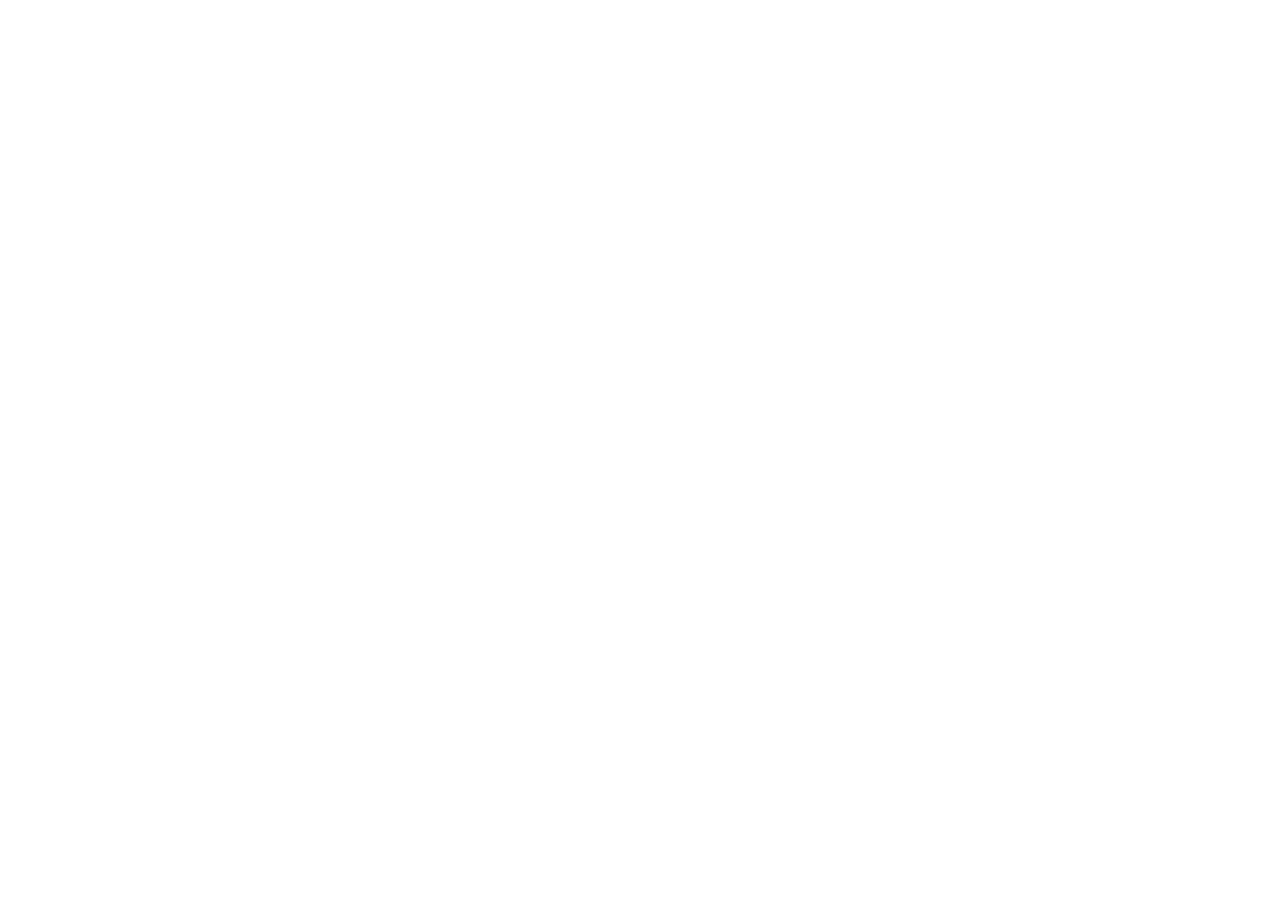
==== index.html @ 1f59d448 "Add files via upload" ====
<!doctype html>
<html lang="en">
  <head>
    <meta charset="UTF-8" />
    <link rel="icon" type="image/svg+xml" href="/favicon.svg" />
    <meta name="viewport" content="width=device-width, initial-scale=1.0" />
    <title>work-lab-07</title>
    <script type="module" crossorigin src="/assets/index-C5-ulnLG.js"></script>
    <link rel="stylesheet" crossorigin href="/assets/index-D7vyp0Q0.css">
  </head>
  <body>
    <div id="root"></div>
  </body>
</html>
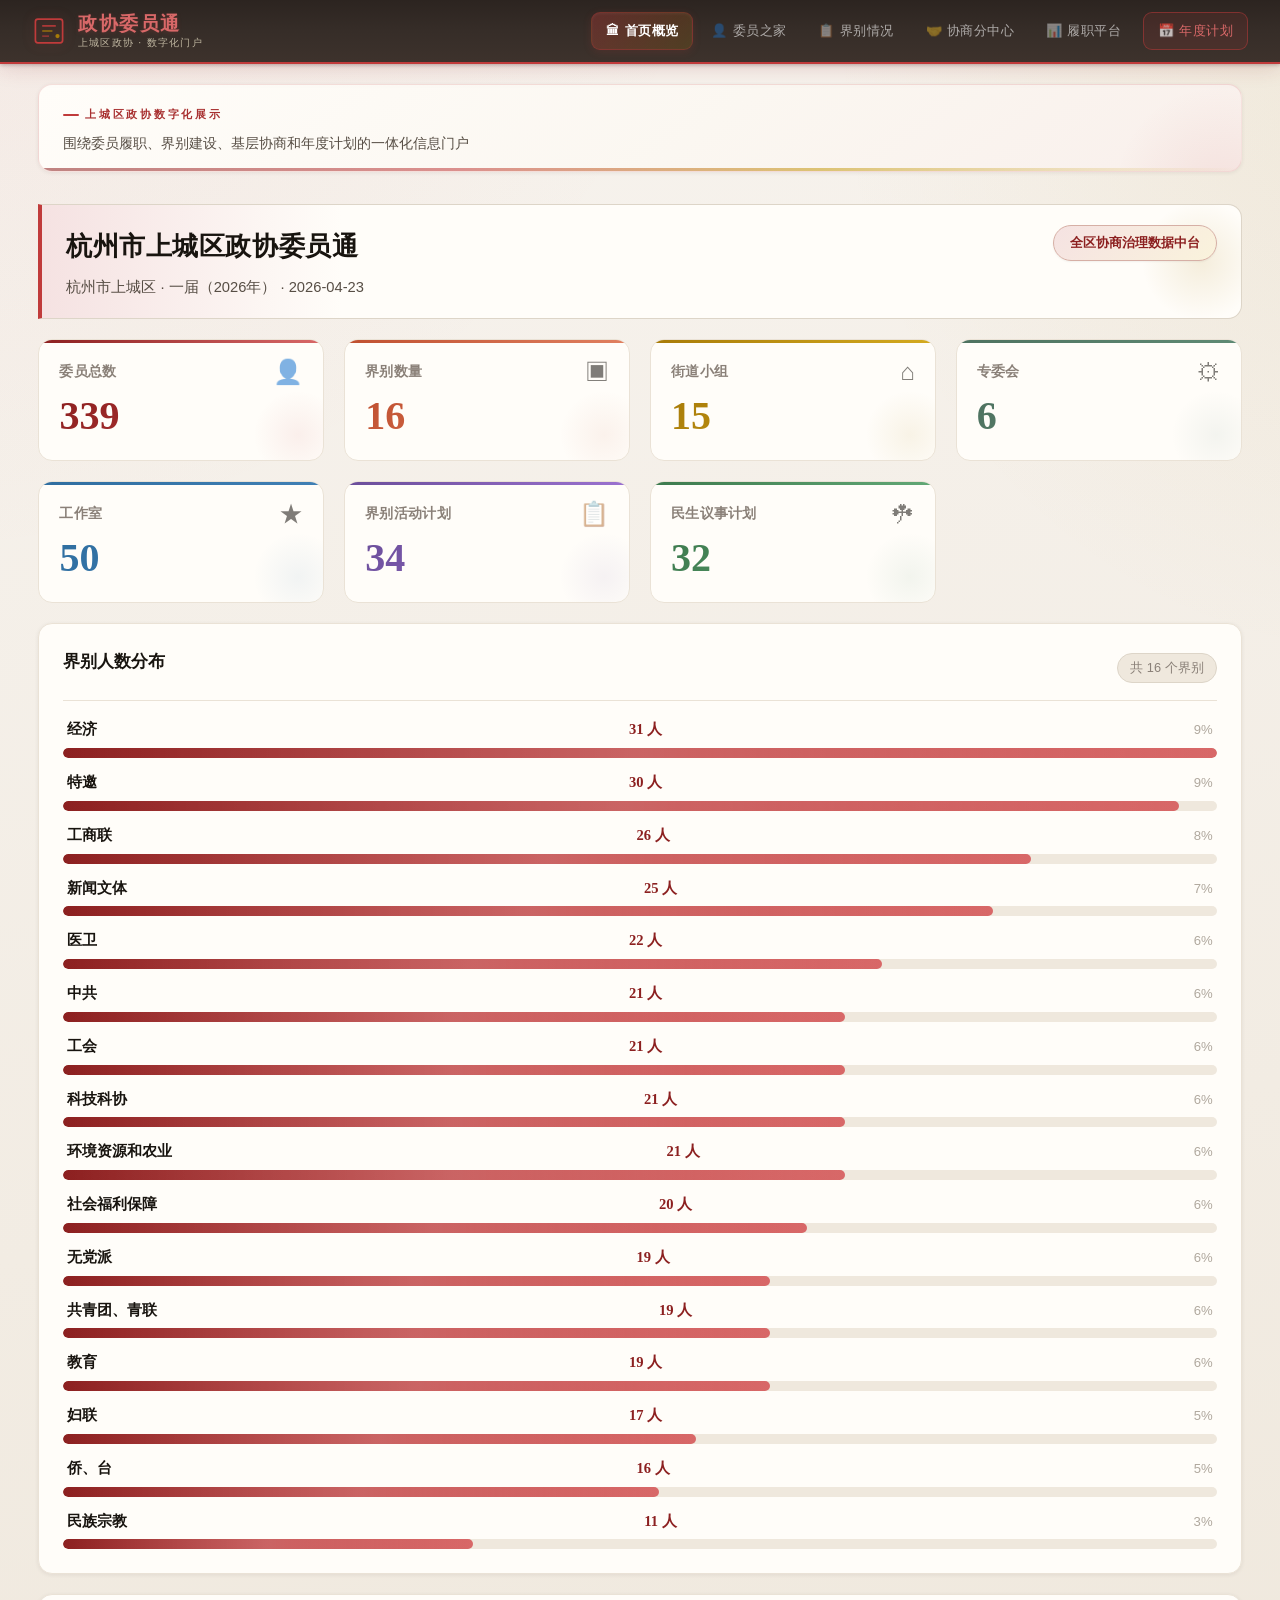
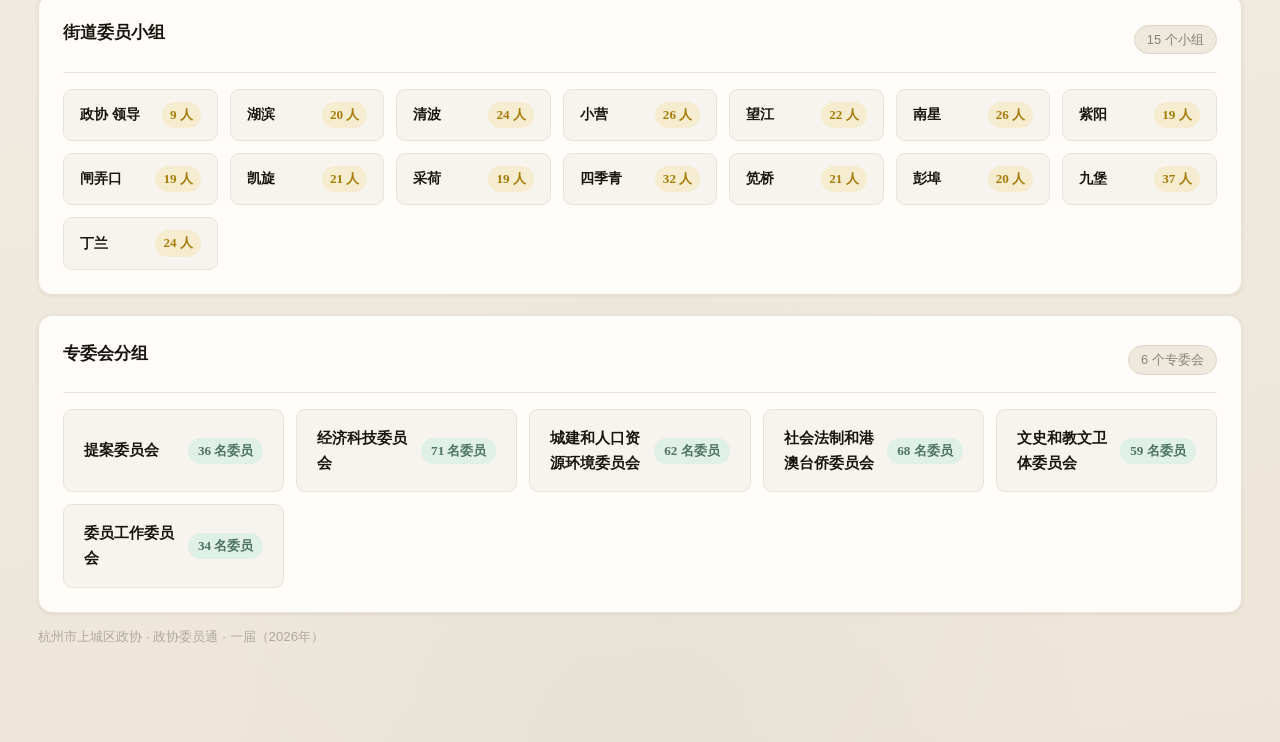
==== commit a4998079: "课堂作业2" ====
--- a/index.html
+++ b/index.html
@@ -1,14 +1,14 @@
-<!doctype html>
-<html lang="en">
-  <head>
-    <meta charset="UTF-8" />
-    <link rel="icon" type="image/svg+xml" href="/favicon.svg" />
-    <meta name="viewport" content="width=device-width, initial-scale=1.0" />
-    <title>work-lab-07</title>
-    <script type="module" crossorigin src="/assets/index-C5-ulnLG.js"></script>
-    <link rel="stylesheet" crossorigin href="/assets/index-D7vyp0Q0.css">
-  </head>
-  <body>
-    <div id="root"></div>
-  </body>
-</html>
+<!doctype html>
+<html lang="zh-CN">
+  <head>
+    <meta charset="UTF-8" />
+    <meta name="viewport" content="width=device-width, initial-scale=1.0" />
+    <title>杭州市上城区政协委员通</title>
+    <script type="module" crossorigin src="/assets/index-BPRjR-Th.js"></script>
+    <link rel="stylesheet" crossorigin href="/assets/index-Cqpy9mIv.css">
+  </head>
+  <body>
+    <div id="root"></div>+
+  </body>
+</html>
--- a/assets/index-Cqpy9mIv.css
+++ b/assets/index-Cqpy9mIv.css
@@ -0,0 +1 @@
+:root{--bg: #F7F3EE;--bg-soft: #EFE8DD;--surface: #FFFDF9;--surface-warm: #FBF7F1;--surface-tint: #FEF9F3;--ink: #18140F;--ink-soft: #574E45;--ink-subtle: #8A8078;--ink-light: #B0A89E;--ink-on-dark: rgba(255,255,255,.92);--brand: #C03B3B;--brand-deep: #8C2020;--brand-mid: #A83030;--brand-light: #D86868;--brand-pale: #EFBDBD;--brand-soft: #F5E2E2;--brand-glow: rgba(192, 59, 59, .09);--brand-shadow: rgba(140, 32, 32, .22);--gold: #A87B08;--gold-mid: #C49A10;--gold-light: #D4AA20;--gold-soft: #F6EDD0;--gold-pale: #FAF3DC;--gold-glow: rgba(168, 123, 8, .12);--sage: #4E7260;--sage-mid: #5F8A74;--sage-soft: #DFF0E6;--sage-pale: #EEF7F1;--coral: #C05030;--coral-soft: #FAE8E2;--sky: #2F6EA0;--sky-mid: #4080B5;--sky-soft: #DDE9F5;--sky-pale: #EEF4FA;--purple: #6B4E9A;--purple-soft: #EDE6F6;--line: #DDD5C8;--line-soft: #EAE2D6;--line-strong: #C8BFB0;--shadow-xs: 0 1px 2px rgba(24,20,15,.05);--shadow-sm: 0 1px 4px rgba(24,20,15,.07);--shadow-md: 0 4px 18px rgba(24,20,15,.08);--shadow-lg: 0 10px 40px rgba(24,20,15,.1);--shadow-xl: 0 20px 64px rgba(24,20,15,.13);--shadow-brand: 0 6px 24px var(--brand-shadow);--shadow-hover: 0 8px 32px rgba(192,59,59,.18);--r-xs: 5px;--r-sm: 9px;--r-md: 14px;--r-lg: 22px;--r-xl: 32px;--sp-1: 4px;--sp-2: 8px;--sp-3: 12px;--sp-4: 16px;--sp-5: 20px;--sp-6: 24px;--sp-7: 32px;--sp-8: 40px;--sp-9: 48px;--sp-10: 64px;--sp-11: 80px;--font-display: "Noto Serif SC", "Source Han Serif SC", "SimSun", serif;--font-body: "Noto Sans SC", "Source Han Sans SC", "Microsoft YaHei", sans-serif;--ease-out: cubic-bezier(.22, 1, .36, 1);--ease-in-out: cubic-bezier(.4, 0, .2, 1)}*{box-sizing:border-box}body{margin:0;font-family:var(--font-body);color:var(--ink);line-height:1.7;background:radial-gradient(ellipse 130% 70% at -8% -12%,rgba(192,59,59,.07) 0%,transparent 52%),radial-gradient(ellipse 90% 55% at 108% 2%,rgba(168,123,8,.08) 0%,transparent 48%),radial-gradient(ellipse 60% 40% at 50% 100%,rgba(78,114,96,.04) 0%,transparent 60%),linear-gradient(172deg,var(--bg) 0%,#EDE5D8 100%);min-height:100vh;padding-top:64px}.page-shell{width:min(1260px,94vw);margin:0 auto;padding:var(--sp-5) 0 var(--sp-11);animation:rise-in .5s var(--ease-out)}.top-navbar{position:fixed;top:0;left:0;right:0;z-index:1000;height:64px;background:linear-gradient(180deg,#2c2420,#362d28,#3d322c);border-bottom:2px solid var(--brand);box-shadow:0 3px 20px #8c20202e,0 1px 4px #00000040}.navbar-inner{max-width:1280px;margin:0 auto;height:100%;display:flex;align-items:center;justify-content:space-between;padding:0 var(--sp-7)}.navbar-brand{display:flex;align-items:center;gap:var(--sp-3);flex-shrink:0}.brand-logo{width:34px;height:34px;flex-shrink:0;filter:drop-shadow(0 0 6px rgba(192,59,59,.3))}.brand-logo svg{width:100%;height:100%;display:block}.brand-text h1{margin:0;font-family:var(--font-display);font-size:1.2rem;font-weight:800;color:var(--brand-light);letter-spacing:.08em;line-height:1.15;text-shadow:0 1px 4px rgba(192,59,59,.25)}.brand-sub{font-size:.65rem;color:#ffffff61;letter-spacing:.12em;display:block;line-height:1.2;margin-top:2px;color:var(--gold-soft);opacity:.7}.navbar-links{display:flex;align-items:center;gap:4px}.navbar-link{text-decoration:none;color:#fff9;font-size:.84rem;font-weight:500;padding:7px 14px;border-radius:var(--r-sm);transition:all .25s var(--ease-out);white-space:nowrap;letter-spacing:.03em;position:relative;display:inline-flex;align-items:center;gap:5px}.nav-emoji{font-size:.82rem;opacity:.7;transition:opacity .2s,transform .2s}.navbar-link:hover{color:#fff;background:#c03b3b1f}.navbar-link:hover .nav-emoji{opacity:1;transform:scale(1.15)}.navbar-link-active{color:#fff!important;background:linear-gradient(135deg,#c03b3b59,#a87b0833)!important;font-weight:600;border:1px solid rgba(192,59,59,.3);box-shadow:inset 0 1px 3px #ffffff0f,0 2px 8px #c03b3b26}.navbar-link-active .nav-emoji{opacity:1}.navbar-link-highlight{border:1px solid rgba(192,59,59,.5)!important;color:var(--brand-light)!important;background:#c03b3b1f!important;margin-left:var(--sp-1)}.navbar-link-highlight:hover{border-color:var(--brand)!important;background:#c03b3b40!important;color:#fff!important;box-shadow:0 2px 12px #c03b3b40!important}} .page-footer{text-align:center;padding:var(--sp-8) 0 0;border-top:1px solid var(--line-soft);margin-top:var(--sp-10)}.page-footer p{color:var(--ink-light);font-size:.83rem}.content-grid{display:grid;grid-template-columns:repeat(auto-fill,minmax(290px,1fr));gap:var(--sp-5);padding-top:var(--sp-2)}.home-grid{grid-template-columns:repeat(4,1fr)}.full{grid-column:1 / -1}.hero-compact{padding:var(--sp-5) var(--sp-6) var(--sp-4);border:1px solid rgba(192,59,59,.14);background:linear-gradient(145deg,var(--surface) 0%,var(--surface-warm) 55%,var(--brand-soft) 180%);border-radius:var(--r-md);box-shadow:var(--shadow-sm);position:relative;overflow:hidden;margin-bottom:var(--sp-6)}.hero-compact:before{content:"";position:absolute;top:-20%;right:-8%;width:240px;height:240px;background:radial-gradient(circle,rgba(192,59,59,.08) 0%,transparent 60%);pointer-events:none}.hero-compact .eyebrow{font-size:.7rem;letter-spacing:.24em;color:var(--brand-mid);margin:0;font-weight:600}.hero-compact .eyebrow:before{content:"";display:inline-block;width:16px;height:2px;background:var(--brand);border-radius:1px;margin-right:6px;vertical-align:middle}.hero-compact .subtext{margin:var(--sp-2) 0 0;color:var(--ink-soft);font-size:.88rem;line-height:1.6}.hero-compact .hero-decoration{position:absolute;left:0;bottom:0;right:0;height:3px;background:linear-gradient(90deg,var(--brand-deep) 0%,var(--brand) 35%,var(--gold-mid) 65%,transparent 100%);opacity:.55}.section-header{display:flex;justify-content:space-between;align-items:flex-start;gap:var(--sp-5);border:1px solid var(--line);border-left:4px solid var(--brand);border-radius:0 var(--r-md) var(--r-md) 0;padding:var(--sp-5) var(--sp-6);background:linear-gradient(to right,var(--brand-soft) 0%,var(--surface) 25%,var(--surface) 100%);position:relative;overflow:hidden}.section-header:after{content:"";position:absolute;right:-20px;top:50%;transform:translateY(-50%);width:120px;height:120px;background:radial-gradient(circle,var(--gold-glow) 0%,transparent 70%);pointer-events:none}.section-header h2{margin:0;font-family:var(--font-display);font-size:clamp(1.25rem,2.2vw,1.6rem);color:var(--ink);letter-spacing:.02em}.section-header p{margin:var(--sp-2) 0 0;color:var(--ink-soft);font-size:.92rem;line-height:1.5}.sh-right{display:flex;align-items:center;gap:var(--sp-3);flex-shrink:0;z-index:1}.pill{font-size:.82rem;color:var(--brand-deep);background:linear-gradient(135deg,var(--brand-soft) 0%,var(--gold-pale) 100%);border:1px solid color-mix(in srgb,var(--brand) 25%,var(--line));border-radius:999px;padding:6px 16px;font-weight:600;white-space:nowrap;box-shadow:var(--shadow-xs)}.badge-sm{font-size:.8rem;color:var(--ink-subtle);background:var(--bg-soft);border:1px solid var(--line);border-radius:999px;padding:3px 12px}.stat-card{border:1px solid var(--line-soft);border-radius:var(--r-md);padding:var(--sp-5) var(--sp-5) var(--sp-6);position:relative;overflow:hidden;transition:transform .28s var(--ease-out),box-shadow .28s var(--ease-out),border-color .28s;background:var(--surface);animation:rise-item .45s var(--ease-out) both;cursor:default}.stat-card:before{content:"";position:absolute;left:0;top:0;right:0;height:3px;background:var(--brand);transition:height .25s var(--ease-out)}.stat-card:after{content:"";position:absolute;right:-20px;bottom:-20px;width:90px;height:90px;border-radius:50%;background:var(--brand-glow);transition:transform .35s var(--ease-out),opacity .3s;opacity:.6}.stat-card.red:before{background:linear-gradient(90deg,var(--brand-deep),var(--brand-light))}.stat-card.red:after{background:radial-gradient(circle,rgba(192,59,59,.12) 0%,transparent 70%)}.stat-card.coral:before{background:linear-gradient(90deg,var(--coral),#E08060)}.stat-card.coral:after{background:radial-gradient(circle,rgba(192,80,48,.11) 0%,transparent 70%)}.stat-card.gold:before{background:linear-gradient(90deg,var(--gold),var(--gold-light))}.stat-card.gold:after{background:radial-gradient(circle,rgba(168,123,8,.13) 0%,transparent 70%)}.stat-card.sage:before{background:linear-gradient(90deg,var(--sage),var(--sage-mid))}.stat-card.sage:after{background:radial-gradient(circle,rgba(78,114,96,.11) 0%,transparent 70%)}.stat-card.sky:before{background:linear-gradient(90deg,var(--sky),var(--sky-mid))}.stat-card.sky:after{background:radial-gradient(circle,rgba(47,110,160,.11) 0%,transparent 70%)}.stat-card.purple:before{background:linear-gradient(90deg,var(--purple),#9B72D0)}.stat-card.purple:after{background:radial-gradient(circle,rgba(107,78,154,.11) 0%,transparent 70%)}.stat-card.green:before{background:linear-gradient(90deg,#3d7a4e,#62a876)}.stat-card.green:after{background:radial-gradient(circle,rgba(61,122,78,.11) 0%,transparent 70%)}.stat-card:hover{transform:translateY(-5px);box-shadow:var(--shadow-hover);border-color:color-mix(in srgb,var(--brand) 22%,var(--line))}.stat-card:hover:before{height:4px}.stat-card:hover:after{transform:scale(1.25);opacity:.8}.sc-top{display:flex;justify-content:space-between;align-items:flex-start;margin-bottom:var(--sp-2)}.sc-top h3{margin:0;font-size:.88rem;font-weight:600;color:var(--ink-subtle);letter-spacing:.02em}.sc-icon{font-size:1.5rem;opacity:.55;line-height:1;transition:transform .3s var(--ease-out),opacity .3s}.stat-card:hover .sc-icon{transform:scale(1.2) rotate(-5deg);opacity:.8}.stat-card p{margin:var(--sp-3) 0 0;font-size:clamp(1.9rem,3.5vw,2.5rem);font-weight:780;font-family:var(--font-display);line-height:1;background:linear-gradient(138deg,var(--brand-deep) 0%,var(--brand) 100%);-webkit-background-clip:text;-webkit-text-fill-color:transparent;background-clip:text}.stat-card.coral p{background:linear-gradient(138deg,var(--coral),#E08060);-webkit-background-clip:text;background-clip:text}.stat-card.gold p{background:linear-gradient(138deg,var(--gold),var(--gold-light));-webkit-background-clip:text;background-clip:text}.stat-card.sage p{background:linear-gradient(138deg,var(--sage),var(--sage-mid));-webkit-background-clip:text;background-clip:text}.stat-card.sky p{background:linear-gradient(138deg,var(--sky),var(--sky-mid));-webkit-background-clip:text;background-clip:text}.stat-card.purple p{background:linear-gradient(138deg,var(--purple),#9B72D0);-webkit-background-clip:text;background-clip:text}.stat-card.green p{background:linear-gradient(138deg,#3d7a4e,#62a876);-webkit-background-clip:text;background-clip:text}.panel{border:1px solid var(--line-soft);border-radius:var(--r-md);padding:var(--sp-6);position:relative;background:var(--surface);box-shadow:var(--shadow-sm);transition:transform .25s var(--ease-out),box-shadow .25s,border-color .25s;animation:rise-item .42s var(--ease-out) both}.panel:hover{transform:translateY(-2px);box-shadow:var(--shadow-md);border-color:color-mix(in srgb,var(--brand) 16%,var(--line))}.panel:after{content:"";position:absolute;left:0;top:var(--sp-4);bottom:var(--sp-4);width:3px;background:linear-gradient(180deg,var(--brand) 0%,var(--gold) 100%);opacity:0;border-radius:0 2px 2px 0;transition:opacity .25s}.panel:hover:after{opacity:.5}.panel h2,.panel h3,.panel h4{margin-top:0;margin-bottom:var(--sp-3)}.panel h2{font-family:var(--font-display);font-size:1.22rem;color:var(--ink)}.panel h3{font-size:1.04rem;color:var(--ink);font-weight:680}.panel h4{font-size:.98rem;color:var(--ink);font-weight:620}.ph-row{display:flex;justify-content:space-between;align-items:center;margin-bottom:var(--sp-4);padding-bottom:var(--sp-3);border-bottom:1px solid var(--line-soft)}.bar-list{display:grid;gap:var(--sp-3)}.bar-item{display:grid;gap:6px}.bar-meta{display:flex;justify-content:space-between;gap:var(--sp-3);font-size:.91rem;align-items:baseline;padding:0 var(--sp-1)}.bar-meta strong{color:var(--ink);font-weight:600}.bar-count{color:var(--brand-deep);font-weight:720;font-family:var(--font-display)}.bar-pct{color:var(--ink-light);font-size:.82rem}.bar-track{height:10px;border-radius:999px;background:var(--bg-soft);overflow:hidden;position:relative}.bar-fill{display:block;height:100%;border-radius:999px;background:linear-gradient(90deg,var(--brand-deep) 0%,var(--brand) 55%,var(--brand-light) 100%);transition:width .75s var(--ease-out);position:relative}.bar-fill:after{content:"";position:absolute;top:0;left:0;right:0;bottom:0;background:linear-gradient(90deg,transparent 0%,rgba(255,255,255,.22) 50%,transparent 100%);animation:shimmer 2.5s infinite linear}@keyframes shimmer{0%{transform:translate(-100%)}to{transform:translate(100%)}}.street-grid{display:grid;grid-template-columns:repeat(auto-fill,minmax(150px,1fr));gap:var(--sp-3);margin-top:var(--sp-4)}.street-chip{display:flex;justify-content:space-between;align-items:center;padding:var(--sp-3) var(--sp-4);background:var(--bg);border:1px solid var(--line-soft);border-radius:var(--r-sm);font-size:.88rem;transition:all .2s var(--ease-out);position:relative;overflow:hidden}.street-chip:before{content:"";position:absolute;left:0;top:0;bottom:0;width:2px;background:var(--gold);opacity:0;transition:opacity .2s}.street-chip strong{color:var(--ink);font-weight:600}.street-chip span{color:var(--gold);font-size:.82rem;font-weight:700;font-family:var(--font-display);background:var(--gold-soft);padding:2px 8px;border-radius:999px}.street-chip:hover{border-color:var(--gold);background:var(--gold-pale);transform:translateY(-2px);box-shadow:var(--shadow-sm)}.street-chip:hover:before{opacity:1}.comm-grid{display:grid;grid-template-columns:repeat(auto-fill,minmax(200px,1fr));gap:var(--sp-3);margin-top:var(--sp-4)}.comm-card{padding:var(--sp-4) var(--sp-5);background:var(--bg);border:1px solid var(--line-soft);border-radius:var(--r-sm);display:flex;justify-content:space-between;align-items:center;transition:all .2s var(--ease-out)}.comm-card strong{color:var(--ink);font-size:.91rem;font-weight:600}.comm-card span{color:var(--sage);font-size:.82rem;font-weight:700;font-family:var(--font-display);background:var(--sage-soft);padding:2px 10px;border-radius:999px;white-space:nowrap}.comm-card:hover{border-color:var(--sage-mid);background:var(--sage-pale);transform:translateY(-1px)}.member-card{border:1px solid var(--line-soft);border-radius:var(--r-md);padding:var(--sp-5);position:relative;background:var(--surface);transition:all .26s var(--ease-out);animation:rise-item .4s var(--ease-out) both}.member-card:before{content:"";position:absolute;left:0;top:0;right:0;height:2px;background:linear-gradient(90deg,var(--gold) 0%,var(--coral) 100%);opacity:0;transition:opacity .25s;border-radius:var(--r-md) var(--r-md) 0 0}.member-card:hover{transform:translateY(-3px);box-shadow:var(--shadow-md);border-color:color-mix(in srgb,var(--gold) 30%,var(--line))}.member-card:hover:before{opacity:1}.mc-header{display:flex;justify-content:space-between;align-items:center;margin-bottom:var(--sp-4);padding-bottom:var(--sp-3);border-bottom:1px dashed var(--line-soft)}.mc-header h3{margin:0;font-size:1.05rem;color:var(--ink);font-weight:700}.mc-gender{font-size:.76rem;padding:2px 10px;border-radius:999px;font-weight:600;background:var(--sky-pale);color:var(--sky);border:1px solid var(--sky-soft)}.mc-gender.female{background:var(--brand-soft);color:var(--brand-mid);border-color:var(--brand-pale)}.member-card dl{margin:0;display:grid;gap:var(--sp-2)}.member-card dl div{display:grid;grid-template-columns:auto 1fr;gap:var(--sp-3);align-items:baseline}.member-card dt{color:var(--ink-subtle);font-size:.84rem;white-space:nowrap;padding-right:var(--sp-1)}.member-card dt:after{content:"：";color:var(--line-strong)}.member-card dd{margin:0;font-size:.9rem}.tag{border:1px solid var(--line);border-radius:999px;padding:3px 10px;font-size:.82rem;background:var(--surface);color:var(--ink-soft);display:inline-block}.tag-jiebie{background:linear-gradient(135deg,var(--brand-soft) 0%,var(--gold-pale) 100%);color:var(--brand-deep);border-color:color-mix(in srgb,var(--brand) 22%,var(--line));font-weight:600}.filter-bar{display:flex;gap:var(--sp-4);flex-wrap:wrap;align-items:center;padding:var(--sp-5)!important}.fb-search{position:relative;flex:1;min-width:240px}.search-input{width:100%;padding:11px 16px 11px 42px;border:1.5px solid var(--line);border-radius:var(--r-sm);font-family:var(--font-body);font-size:.93rem;color:var(--ink);background:var(--surface);outline:none;transition:all .2s}.search-input:focus{border-color:var(--brand);box-shadow:0 0 0 3px var(--brand-glow);background:var(--surface-tint)}.search-icon{position:absolute;left:14px;top:50%;transform:translateY(-50%);color:var(--ink-light);font-size:1.1rem;pointer-events:none}.filter-select{padding:11px 16px;border:1.5px solid var(--line);border-radius:var(--r-sm);font-family:var(--font-body);font-size:.93rem;color:var(--ink);background:var(--surface);cursor:pointer;outline:none;min-width:160px;transition:border-color .2s}.filter-select:focus{border-color:var(--brand)}.result-info{display:flex;justify-content:space-between;align-items:center;background:linear-gradient(to right,var(--bg),var(--surface))!important;padding:var(--sp-3) var(--sp-5)!important}.result-info span{font-size:.88rem;color:var(--ink-subtle)}.pagination{display:flex;gap:var(--sp-2)}.pagination button{padding:7px 18px;border:1.5px solid var(--line);border-radius:var(--r-sm);background:var(--surface);cursor:pointer;font-family:var(--font-body);font-size:.87rem;color:var(--ink-soft);transition:all .2s}.pagination button:hover:not(:disabled){border-color:var(--brand);color:var(--brand-deep);background:var(--brand-soft)}.pagination button:disabled{opacity:.38;cursor:not-allowed}.empty-state{text-align:center;padding:var(--sp-10) var(--sp-6);color:var(--ink-light)}.jiebie-panel{overflow:hidden}.jp-header{display:flex;justify-content:space-between;align-items:center;margin-bottom:var(--sp-3);padding-bottom:var(--sp-3);border-bottom:1px solid var(--line-soft)}.jp-header h3{display:flex;align-items:center;gap:var(--sp-3);margin:0}.jp-order{display:inline-flex;align-items:center;justify-content:center;width:28px;height:28px;border-radius:50%;background:linear-gradient(135deg,var(--brand-deep) 0%,var(--brand) 100%);color:#fff;font-size:.76rem;font-weight:700;font-family:var(--font-body);box-shadow:0 2px 8px var(--brand-shadow)}.jp-count{font-size:.84rem;color:var(--brand-mid);background:var(--brand-soft);padding:2px 12px;border-radius:999px;font-weight:600;border:1px solid var(--brand-pale)}.jp-desc{margin:0 0 var(--sp-4)}.jp-conveners,.jp-supervisor{display:flex;gap:var(--sp-2);flex-wrap:wrap;align-items:center;margin-bottom:var(--sp-3);font-size:.9rem}.jp-conveners .label,.jp-supervisor .label{color:var(--ink-subtle);font-size:.84rem}.conv-tag{padding:3px 12px;background:var(--gold-soft);border:1px solid color-mix(in srgb,var(--gold) 28%,var(--line));border-radius:999px;font-size:.83rem;color:var(--gold);font-weight:600}.photo-gallery{margin-top:var(--sp-5);border-top:1px solid var(--line-soft);padding-top:var(--sp-4)}.pg-label{font-size:.86rem;color:var(--ink-subtle);margin-bottom:var(--sp-3);font-weight:600;display:flex;align-items:center;gap:var(--sp-2)}.pg-label:after{content:"";flex:1;height:1px;background:var(--line-soft)}.pg-grid{display:grid;grid-template-columns:repeat(auto-fill,minmax(120px,1fr));gap:var(--sp-2)}.pg-thumb{width:100%;aspect-ratio:4/3;object-fit:cover;border-radius:var(--r-sm);cursor:pointer;border:1.5px solid var(--line-soft);transition:all .25s var(--ease-out);display:block}.pg-thumb:hover{transform:scale(1.05);border-color:var(--brand);box-shadow:var(--shadow-md);z-index:2;position:relative}.lightbox-overlay{position:fixed;top:0;right:0;bottom:0;left:0;z-index:9999;background:#120c08d1;-webkit-backdrop-filter:blur(10px);backdrop-filter:blur(10px);display:flex;align-items:center;justify-content:center;padding:var(--sp-8);animation:fade-in .2s ease}.lb-img{max-width:90vw;max-height:88vh;object-fit:contain;border-radius:var(--r-md);box-shadow:0 24px 80px #00000080}.lb-close{position:fixed;top:22px;right:26px;width:44px;height:44px;border-radius:50%;border:none;background:#ffffff24;color:#fff;font-size:1.2rem;cursor:pointer;-webkit-backdrop-filter:blur(6px);backdrop-filter:blur(6px);border:1px solid rgba(255,255,255,.2);transition:all .2s}.lb-close:hover{background:#ffffff42;transform:scale(1.1) rotate(90deg)}@keyframes fade-in{0%{opacity:0}to{opacity:1}}.tab-bar{display:flex;gap:var(--sp-2);padding:var(--sp-4) var(--sp-6)!important;flex-wrap:wrap;background:linear-gradient(to right,var(--bg),var(--surface))!important}.tab-btn{padding:9px 24px;border:1.5px solid var(--line);border-radius:999px;background:var(--surface);cursor:pointer;font-family:var(--font-body);font-size:.91rem;color:var(--ink-soft);transition:all .22s var(--ease-out);font-weight:500}.tab-btn:hover{background:var(--bg-soft);border-color:var(--brand-pale);color:var(--brand-mid)}.tab-btn.active{background:linear-gradient(135deg,var(--brand-deep) 0%,var(--brand-mid) 100%);color:#fff;border-color:var(--brand-deep);box-shadow:0 3px 12px var(--brand-shadow);font-weight:600}.ci-overview{max-width:80ch}.center-photo-grid{display:grid;grid-template-columns:repeat(auto-fill,minmax(250px,1fr));gap:var(--sp-4);margin-top:var(--sp-4)}.center-photo-item{margin:0;overflow:hidden;border-radius:var(--r-md);border:1px solid var(--line-soft);background:var(--bg);transition:all .3s var(--ease-out)}.center-photo-item:hover{border-color:color-mix(in srgb,var(--brand) 22%,var(--line));box-shadow:var(--shadow-md);transform:translateY(-3px)}.center-photo-item img{width:100%;aspect-ratio:16/10;object-fit:cover;transition:transform .4s var(--ease-out);display:block}.center-photo-item:hover img{transform:scale(1.04)}.center-photo-item figcaption{padding:var(--sp-3) var(--sp-4);font-size:.82rem;color:var(--ink-subtle);line-height:1.5}.center-mini{opacity:.78;transition:opacity .2s}.center-mini:hover{opacity:1}.timeline{position:relative;padding-left:var(--sp-7);margin-top:var(--sp-4)}.timeline:before{content:"";position:absolute;left:9px;top:8px;bottom:8px;width:2px;background:linear-gradient(180deg,var(--brand) 0%,var(--gold-mid) 40%,var(--sage) 75%,var(--line) 100%);border-radius:2px}.tl-item{position:relative;margin-bottom:var(--sp-6)}.tl-item:last-child{margin-bottom:0}.tl-dot{position:absolute;left:calc(-1 * var(--sp-7) + 4px);top:6px;width:12px;height:12px;border-radius:50%;background:var(--brand);border:2.5px solid var(--surface);box-shadow:0 0 0 3px var(--brand-glow);transition:transform .2s}.tl-item:hover .tl-dot{transform:scale(1.3)}.tl-plan .tl-dot{background:var(--gold);box-shadow:0 0 0 3px var(--gold-glow)}.tl-minsheng .tl-dot{background:var(--sage);box-shadow:0 0 0 3px #4e726026}.tl-month{display:inline-block;font-size:.8rem;font-weight:720;color:var(--brand-deep);background:linear-gradient(90deg,var(--brand-soft),var(--surface));padding:2px 14px;border-radius:999px;margin-bottom:var(--sp-2);border:1px solid var(--brand-pale)}.tl-plan .tl-month{color:var(--gold);background:linear-gradient(90deg,var(--gold-soft),var(--surface));border-color:color-mix(in srgb,var(--gold) 25%,var(--line))}.tl-minsheng .tl-month{color:var(--sage);background:linear-gradient(90deg,var(--sage-soft),var(--surface));border-color:color-mix(in srgb,var(--sage) 25%,var(--line))}.tl-content{margin:0;font-size:.92rem;color:var(--ink-soft);line-height:1.68}.tl-meta{font-size:.82rem;color:var(--ink-light);margin-left:var(--sp-2)}.tl-plans{list-style:none;padding:0;margin:var(--sp-2) 0 0;display:grid;gap:var(--sp-2)}.tl-plans li{padding:var(--sp-3) var(--sp-4);background:var(--surface-tint);border:1px solid var(--line-soft);border-left:3px solid var(--gold-mid);border-radius:0 var(--r-sm) var(--r-sm) 0;font-size:.89rem;line-height:1.55;transition:background .15s}.tl-plans li:hover{background:var(--gold-pale)}.tl-plans li strong{color:var(--ink)}.platform-intro p{margin-bottom:var(--sp-5)}.plat-stats{display:grid;grid-template-columns:repeat(auto-fit,minmax(130px,1fr));gap:var(--sp-4);margin-top:var(--sp-5)}.ps-item{text-align:center;padding:var(--sp-5) var(--sp-4);background:var(--bg);border:1px solid var(--line-soft);border-radius:var(--r-sm);transition:all .2s;position:relative;overflow:hidden}.ps-item:before{content:"";position:absolute;top:0;left:0;right:0;height:2px;background:linear-gradient(90deg,var(--brand-deep),var(--gold))}.ps-item:hover{border-color:var(--brand-pale);background:var(--brand-soft);transform:translateY(-2px)}.ps-item strong{display:block;font-size:1.9rem;font-family:var(--font-display);background:linear-gradient(138deg,var(--brand-deep) 0%,var(--brand) 100%);-webkit-background-clip:text;-webkit-text-fill-color:transparent;background-clip:text;line-height:1.15}.ps-item span{font-size:.82rem;color:var(--ink-subtle)}.view-switcher{display:flex;gap:var(--sp-3);align-items:center;padding:var(--sp-4) var(--sp-6)!important;background:linear-gradient(to right,var(--bg),var(--surface))!important}.view-switcher>span{font-size:.9rem;color:var(--ink-subtle);font-weight:500}.vs-btn{padding:7px 18px;border:1.5px solid var(--line);border-radius:var(--r-sm);background:var(--surface);cursor:pointer;font-family:var(--font-body);font-size:.87rem;color:var(--ink-soft);transition:all .2s;font-weight:500}.vs-btn.active{background:linear-gradient(135deg,var(--brand-deep) 0%,var(--brand-mid) 100%);color:#fff;border-color:var(--brand-deep);box-shadow:0 2px 10px var(--brand-shadow)}.vs-btn:hover:not(.active){border-color:var(--brand-pale);color:var(--brand-mid);background:var(--brand-soft)}.studio-grid{grid-column:1 / -1;display:grid;grid-template-columns:repeat(auto-fill,minmax(260px,1fr));gap:var(--sp-5)}.studio-card{border:1px solid var(--line-soft);border-radius:var(--r-md);overflow:hidden;background:var(--surface);transition:all .3s var(--ease-out);position:relative}.studio-card:after{content:"";position:absolute;bottom:0;left:0;right:0;height:2px;background:linear-gradient(90deg,var(--brand-deep),var(--gold-mid));opacity:0;transition:opacity .3s}.studio-card:hover{transform:translateY(-5px);box-shadow:var(--shadow-hover);border-color:color-mix(in srgb,var(--brand) 30%,var(--line))}.studio-card:hover:after{opacity:1}.sc-cover{width:100%;aspect-ratio:16/9;overflow:hidden;background:linear-gradient(135deg,var(--bg-soft),var(--brand-soft))}.sc-cover img{width:100%;height:100%;object-fit:cover;transition:transform .45s var(--ease-out);display:block}.studio-card:hover .sc-cover img{transform:scale(1.06)}.sc-body{padding:var(--sp-4) var(--sp-5)}.sc-id{font-size:.76rem;color:var(--brand-light);font-family:var(--font-display);font-weight:800;letter-spacing:.06em}.sc-body h4{margin:var(--sp-1) 0 var(--sp-2);font-size:.96rem}.sc-leader{margin:0;font-size:.85rem;color:var(--ink-subtle)}.sc-photo-count{font-size:.79rem;color:var(--sky);margin-top:var(--sp-2);display:inline-block;background:var(--sky-pale);padding:1px 8px;border-radius:999px}.slv-row{display:flex;align-items:center;gap:var(--sp-4);padding:var(--sp-4) var(--sp-5);border-bottom:1px solid var(--line-soft);transition:background .15s}.slv-row:last-child{border-bottom:none}.slv-row:hover{background:var(--brand-soft)}.slv-num{font-family:var(--font-display);color:var(--brand-deep);font-weight:750;font-size:.88rem;min-width:36px;background:var(--brand-soft);text-align:center;padding:4px 6px;border-radius:var(--r-xs)}.slv-info{display:flex;flex-direction:column;gap:2px}.slv-info strong{font-size:.93rem}.slv-info span{font-size:.82rem;color:var(--ink-subtle)}.plan-tabs{display:flex;gap:var(--sp-2);padding:var(--sp-4) var(--sp-6)!important;flex-wrap:wrap;background:linear-gradient(to right,var(--bg),var(--surface))!important}.pt-btn{padding:9px 22px;border:1.5px solid var(--line);border-radius:999px;background:var(--surface);cursor:pointer;font-family:var(--font-body);font-size:.9rem;color:var(--ink-soft);font-weight:500;transition:all .22s var(--ease-out)}.pt-btn:hover{background:var(--bg-soft);border-color:var(--brand-pale);color:var(--brand-mid)}.pt-btn.active{background:linear-gradient(135deg,var(--brand-deep) 0%,var(--brand-mid) 100%);color:#fff;border-color:var(--brand-deep);box-shadow:0 3px 12px var(--brand-shadow);font-weight:600}.plan-timeline .tl-plans li{border-left-color:var(--gold-mid)}.plan-table-wrap{overflow-x:auto}.plan-table{width:100%;border-collapse:collapse;font-size:.9rem}.plan-table th{background:linear-gradient(to bottom,var(--bg-soft),var(--bg));padding:var(--sp-3) var(--sp-5);text-align:left;font-weight:680;color:var(--ink);border-bottom:2px solid var(--brand-pale);font-size:.84rem;white-space:nowrap;letter-spacing:.02em}.plan-table td{padding:var(--sp-3) var(--sp-5);border-bottom:1px solid var(--line-soft);color:var(--ink-soft);vertical-align:top;line-height:1.55}.plan-table tr:hover td{background:var(--brand-soft)}.plan-table tbody tr:last-child td{border-bottom:none}.contact-grid{display:grid;grid-template-columns:repeat(auto-fill,minmax(240px,1fr));gap:var(--sp-4);margin-top:var(--sp-4)}.contact-card{padding:var(--sp-5);background:var(--bg);border:1px solid var(--line-soft);border-radius:var(--r-sm);transition:all .2s var(--ease-out);position:relative;overflow:hidden}.contact-card:before{content:"";position:absolute;left:0;top:0;bottom:0;width:3px;background:var(--gold);border-radius:0 2px 2px 0}.contact-card:hover{border-color:var(--gold);background:var(--gold-pale);transform:translateY(-2px);box-shadow:var(--shadow-sm)}.contact-card strong{display:block;margin-bottom:var(--sp-3);font-size:.97rem;color:var(--ink);padding-left:var(--sp-3)}.contact-card p{margin:var(--sp-1) 0;font-size:.86rem;color:var(--ink-soft);padding-left:var(--sp-3)}.loading-screen{grid-column:1 / -1;display:flex;flex-direction:column;align-items:center;justify-content:center;padding:var(--sp-11);gap:var(--sp-5);color:var(--ink-subtle);min-height:280px}.loader-spinner{width:40px;height:40px;border:3px solid var(--line-soft);border-top-color:var(--brand);border-radius:50%;animation:spin .7s linear infinite}@keyframes spin{to{transform:rotate(360deg)}}.error{color:var(--brand-deep);text-align:center}.long-text{line-height:1.82;max-width:76ch;white-space:pre-wrap;color:color-mix(in srgb,var(--ink) 80%,var(--ink-soft))}@keyframes rise-in{0%{opacity:0;transform:translateY(12px)}to{opacity:1;transform:translateY(0)}}@keyframes rise-item{0%{opacity:0;transform:translateY(8px)}to{opacity:1;transform:translateY(0)}}@media (prefers-reduced-motion: reduce){*,*:before,*:after{animation-duration:.01ms!important;transition-duration:.01ms!important}}@media (max-width: 1024px){.home-grid{grid-template-columns:repeat(3,1fr)}}@media (max-width: 800px){.page-shell{width:96vw;padding:var(--sp-5) 0 var(--sp-9)}.hero{padding:var(--sp-5);flex-direction:column;gap:var(--sp-5)}.hero-stamp{flex:0 0 110px;align-self:center}.nav-inner{padding:var(--sp-2);gap:var(--sp-1)}.nav-link{padding:7px 12px;font-size:.85rem}.content-grid{grid-template-columns:1fr;gap:var(--sp-4)}.home-grid{grid-template-columns:repeat(2,1fr)}.section-header{flex-direction:column;gap:var(--sp-3);padding:var(--sp-4)}.filter-bar{flex-direction:column}.fb-search{min-width:unset}.studio-grid,.center-photo-grid{grid-template-columns:1fr}.pg-grid{grid-template-columns:repeat(3,1fr)}.street-grid{grid-template-columns:repeat(2,1fr)}.comm-grid{grid-template-columns:1fr}.plat-stats{grid-template-columns:repeat(2,1fr)}.contact-grid{grid-template-columns:1fr}}@media (max-width: 480px){.hero h1{font-size:2rem}.eyebrow{font-size:.67rem}.home-grid{grid-template-columns:1fr 1fr}.stat-card p{font-size:1.6rem}.pg-grid{grid-template-columns:repeat(2,1fr)}.plan-tabs,.tab-bar{flex-direction:column}.tab-btn,.pt-btn,.vs-btn{text-align:center;width:100%}}
